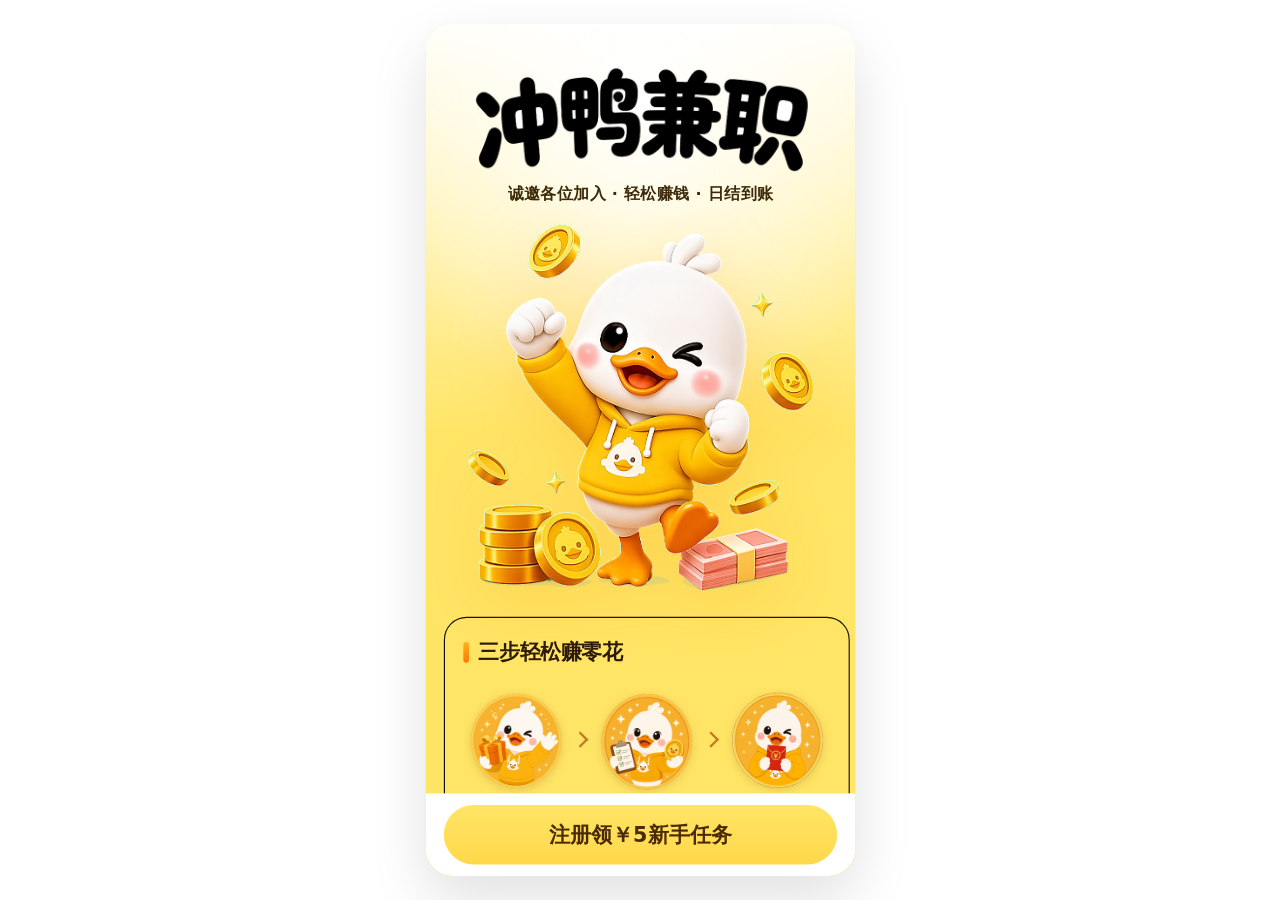
==== index.html @ 9e56a12c "Add files via upload" ====
<!DOCTYPE html>
<html lang="zh-CN">
<head>
  <meta charset="UTF-8" />
  <meta name="viewport" content="width=device-width, initial-scale=1, minimum-scale=1, maximum-scale=1, user-scalable=no, viewport-fit=cover" />
  <meta name="format-detection" content="telephone=no" />
  <title>冲鸭兼职</title>
  <style>
:root {
  --bg: #ffffff;
  --text: #111111;
  --muted: #9a9a9a;
  --line: #f0f0f0;
  --yellow: #ffd400;
  --yellow-soft: #fff4c2;
  --yellow-tag: #fff3b0;
  --orange: #ff7a00;
  --orange-deep: #ff6a00;
  --meta-bg: #f5f5f5;
  --black: #171717;
  --safe-bottom: env(safe-area-inset-bottom, 0px);
  --h5-design-width: 375;
  --h5-scale: 1;
}

* {
  box-sizing: border-box;
  margin: 0;
  padding: 0;
  -webkit-tap-highlight-color: transparent;
}

html,
body {
  min-height: 100%;
  background: #e8e8e8;
  color: var(--text);
  font-family: "PingFang SC", "Hiragino Sans GB", "Microsoft YaHei",
    "Noto Sans SC", system-ui, -apple-system, sans-serif;
  -webkit-text-size-adjust: 100%;
  text-size-adjust: 100%;
}

body {
  display: flex;
  justify-content: center;
  align-items: flex-start;
  padding: 0;
}

.phone {
  width: 100%;
  max-width: 430px;
  min-height: 100dvh;
  background: var(--bg);
  position: relative;
  box-shadow: 0 0 0 1px rgba(0, 0, 0, 0.04);
}

html:has(.home-body) {
  background: #ffffff;
}

.home-body {
  min-height: 100dvh;
  height: 100dvh;
  overflow: hidden;
  background: #ffffff;
}

.h5-stage {
  width: 100%;
  height: 100dvh;
  overflow: hidden;
  display: flex;
  justify-content: center;
  align-items: flex-start;
}

.list-phone {
  display: flex;
  flex-direction: column;
  background-color: #ffe566;
  background-image:
    radial-gradient(120% 70% at 50% 8%, #ffffff 0%, rgba(255, 255, 255, 0) 56%),
    linear-gradient(180deg, #fffef8 0%, #fff4b8 22%, #ffe566 48%, #ffe566 100%);
  height: 100dvh;
  min-height: 100dvh;
  overflow: hidden;
}

.home-body .h5-stage > .phone.list-phone {
  width: 375px;
  max-width: none;
  flex-shrink: 0;
  height: calc(100dvh / var(--h5-scale, 1));
  min-height: 0;
  transform: scale(var(--h5-scale, 1));
  transform-origin: top center;
}

.phone-scroll {
  flex: 1;
  min-height: 0;
  overflow-x: hidden;
  overflow-y: auto;
  scrollbar-width: none;
  -ms-overflow-style: none;
}

.phone-scroll::-webkit-scrollbar {
  display: none;
  width: 0;
  height: 0;
}

.home-hero {
  padding: 36px 16px 8px;
  text-align: center;
}

.home-title {
  line-height: 0;
}

.home-title img {
  display: block;
  width: min(86%, 300px);
  height: auto;
  margin: 0 auto;
  image-rendering: auto;
}

.home-sub {
  margin-top: 10px;
  margin-bottom: 6px;
  color: #3d2a0a;
  font-size: 14px;
  font-weight: 650;
  letter-spacing: 0.02em;
}

.home-mascot {
  display: block;
  width: min(94%, 400px);
  height: auto;
  margin: 0 auto;
  filter: drop-shadow(0 16px 28px rgba(255, 153, 0, 0.22));
  user-select: none;
  pointer-events: none;
}

.home-blocks {
  display: grid;
  gap: 12px;
  padding: 4px 16px 8px;
}

.home-site-foot {
  padding: 36px 24px 40px;
  text-align: center;
  background: linear-gradient(
    180deg,
    #ffe566 0%,
    #fff6c8 42%,
    #ffffff 100%
  );
}

.home-site-title {
  color: #5c3a16;
  font-size: 18px;
  font-weight: 800;
}

.home-site-lead {
  margin-top: 10px;
  color: #b08963;
  font-size: 13px;
  line-height: 1.6;
}

.home-site-links {
  display: flex;
  flex-wrap: wrap;
  align-items: center;
  justify-content: center;
  gap: 8px 0;
  margin: 18px 0 16px;
}

.home-site-links a {
  color: #e08a2a;
  font-size: 15px;
  font-weight: 760;
  text-decoration: none;
}

.home-site-links a + a::before {
  content: "|";
  margin: 0 10px;
  color: #e08a2a;
  font-weight: 500;
}

.home-site-copy,
.home-site-meta {
  color: #c4b09a;
  font-size: 13px;
  line-height: 1.7;
}

.home-site-copy {
  margin-bottom: 2px;
}

.home-card {
  background: #fff;
  border-radius: 20px;
  padding: 18px 16px 16px;
  box-shadow: 0 8px 24px rgba(255, 160, 60, 0.08);
}

.home-card-steps {
  background: none;
  box-shadow: none;
  border: 1px solid #111111;
}

.home-card-title {
  display: flex;
  align-items: center;
  gap: 8px;
  margin-bottom: 18px;
  color: #2b1a08;
  font-size: 18px;
  font-weight: 800;
}

.home-card-bar {
  width: 5px;
  height: 18px;
  border-radius: 999px;
  background: linear-gradient(180deg, #ffb020, #ff7a00);
}

.home-steps {
  list-style: none;
  display: grid;
  grid-template-columns: 1fr 18px 1fr 18px 1fr;
  align-items: start;
  gap: 0 2px;
}

.home-steps li {
  display: grid;
  grid-template-rows: 92px 36px auto;
  justify-items: center;
  align-items: start;
  text-align: center;
  width: 100%;
}

.home-step-icon {
  width: 92px;
  height: 92px;
  margin: 0;
  display: block;
  object-fit: contain;
  object-position: center center;
  background: none;
  border: 0;
  filter: drop-shadow(0 2px 4px rgba(120, 70, 0, 0.18));
}

.home-steps strong {
  color: #2b1a08;
  font-size: 13px;
  font-weight: 780;
  line-height: 1.35;
  display: flex;
  align-items: flex-end;
  justify-content: center;
  width: 100%;
  min-height: 36px;
}

.home-steps li > span:not(.home-step-icon) {
  margin-top: 4px;
  color: #b08963;
  font-size: 11px;
  line-height: 1.4;
}

.home-steps li.home-step-arrow {
  display: flex;
  align-items: center;
  justify-content: center;
  grid-template-rows: none;
  width: 18px;
  height: 92px;
  padding: 0;
}

.home-steps li.home-step-arrow::before {
  content: "";
  width: 8px;
  height: 8px;
  border-right: 2px solid #c47a22;
  border-top: 2px solid #c47a22;
  transform: rotate(45deg);
  margin-left: -2px;
}

.home-checkin {
  position: relative;
  min-height: 168px;
  padding: 0;
  overflow: hidden;
  background: none;
  box-shadow: none;
  border: 1px solid #111111;
}

.home-checkin-copy {
  position: absolute;
  left: 16px;
  top: 14px;
  transform: none;
  z-index: 1;
  display: flex;
  align-items: stretch;
  gap: 8px;
  margin: 0;
}

.home-checkin-bar {
  width: 6px;
  border-radius: 3px;
  background: #e87a00;
  flex-shrink: 0;
}

.home-checkin-lines {
  display: flex;
  flex-direction: column;
  justify-content: center;
  color: #3a1c08;
  font-size: 24px;
  font-weight: 800;
  line-height: 1.18;
  letter-spacing: 0.04em;
}

.home-checkin-lead {
  font-size: 13px;
  font-weight: 700;
  line-height: 1.3;
  letter-spacing: 0.02em;
  margin-bottom: 2px;
}

.home-checkin-lines em {
  font-style: normal;
  color: #e87a00;
  font-weight: 800;
}

.home-checkin-sub {
  margin-top: 4px;
  color: #a07040;
  font-size: 13px;
  font-weight: 400;
  line-height: 1.3;
  letter-spacing: 0;
}

.home-checkin-art {
  position: absolute;
  right: 0;
  top: 0;
  height: 100%;
  width: auto;
  display: block;
  object-fit: contain;
  object-position: right center;
  pointer-events: none;
  user-select: none;
}

.home-card-withdraw,
.home-card-pool,
.home-card-wheel {
  position: relative;
  min-height: 168px;
  padding: 0;
  overflow: hidden;
  background: none;
  box-shadow: none;
  border: 1px solid #111111;
}

.home-card-wheel {
  min-height: 176px;
}

.home-wheel-copy {
  position: absolute;
  left: 16px;
  top: 50%;
  transform: translateY(-50%);
  z-index: 1;
  display: flex;
  flex-direction: column;
  align-items: flex-start;
  text-align: left;
  max-width: 52%;
}

.home-wheel-title {
  margin: 0;
  color: #3a1c08;
  font-size: 20px;
  font-weight: 800;
  line-height: 1.2;
  letter-spacing: 0.02em;
}

.home-wheel-desc {
  margin: 4px 0 0;
  color: #a07040;
  font-size: 12px;
  font-weight: 400;
  line-height: 1.4;
}

.home-wheel-prize {
  display: flex;
  align-items: center;
  gap: 8px;
  margin-top: 8px;
}

.home-wheel-tag {
  display: inline-flex;
  align-items: center;
  justify-content: center;
  height: 24px;
  padding: 0 10px;
  border-radius: 7px;
  background: #3a1c08;
  color: #ffffff;
  font-size: 13px;
  font-weight: 700;
  line-height: 1;
  flex-shrink: 0;
}

.home-wheel-amount {
  margin: 0;
  color: #ff7a00;
  font-size: 40px;
  font-weight: 800;
  line-height: 1.05;
  letter-spacing: -0.03em;
}

.home-wheel-amount em {
  font-style: normal;
  font-size: 0.72em;
  margin-right: 1px;
}

.home-wheel-actions {
  display: flex;
  align-items: center;
  gap: 8px;
  margin-top: 10px;
}

.home-wheel-btn-line {
  display: inline-flex;
  align-items: center;
  justify-content: center;
  height: 30px;
  padding: 0 16px;
  border-radius: 999px;
  border: 1.5px solid #3a1c08;
  color: #3a1c08;
  font-size: 13px;
  font-weight: 700;
  line-height: 1;
  white-space: nowrap;
}

.home-wheel-art {
  position: absolute;
  right: 0;
  bottom: 0;
  height: 92%;
  width: auto;
  display: block;
  object-fit: contain;
  object-position: right bottom;
  pointer-events: none;
  user-select: none;
}

.home-card-pool {
  min-height: 176px;
}

.home-pool-copy {
  position: absolute;
  left: 16px;
  top: 50%;
  transform: translateY(-50%);
  z-index: 1;
  display: flex;
  flex-direction: column;
  align-items: flex-start;
  text-align: left;
  max-width: 58%;
}

.home-pool-title {
  margin: 0;
  color: #3a1c08;
  font-size: 18px;
  font-weight: 800;
  line-height: 1.25;
  letter-spacing: 0.02em;
}

.home-pool-amount {
  margin: 4px 0 0;
  color: #ff7a00;
  font-size: 42px;
  font-weight: 800;
  line-height: 1.05;
  letter-spacing: -0.03em;
}

.home-pool-amount em {
  font-style: normal;
  font-size: 0.72em;
  margin-right: 1px;
}

.home-pool-desc {
  margin: 6px 0 0;
  color: #3a1c08;
  font-size: 12px;
  font-weight: 500;
  line-height: 1.45;
  white-space: nowrap;
}

.home-pool-pills {
  display: flex;
  align-items: center;
  gap: 8px;
  margin-top: 10px;
}

.home-pool-pills span {
  display: inline-flex;
  align-items: center;
  justify-content: center;
  height: 26px;
  padding: 0 12px;
  border-radius: 999px;
  font-size: 12px;
  font-weight: 700;
  line-height: 1;
  white-space: nowrap;
}

.home-pool-pill-hot {
  background: #ff7a00;
  color: #ffffff;
}

.home-pool-pill-soft {
  background: #f3e4c8;
  color: #3a1c08;
}

.home-pool-art {
  position: absolute;
  right: 0;
  bottom: 0;
  height: 92%;
  width: auto;
  display: block;
  object-fit: contain;
  object-position: right bottom;
  pointer-events: none;
  user-select: none;
}

.home-withdraw-art {
  position: absolute;
  left: 0;
  bottom: 0;
  height: 100%;
  width: auto;
  display: block;
  object-fit: contain;
  object-position: left bottom;
  pointer-events: none;
  user-select: none;
}

.home-withdraw-copy {
  position: absolute;
  right: 14px;
  top: 50%;
  transform: translateY(-50%);
  z-index: 1;
  display: flex;
  flex-direction: column;
  align-items: flex-start;
  text-align: left;
  width: max-content;
  max-width: 68%;
}

.home-withdraw-title {
  margin: 0;
  color: #3a1c08;
  font-size: 20px;
  font-weight: 800;
  line-height: 1.25;
  letter-spacing: 0.02em;
  text-align: left;
}

.home-withdraw-desc {
  margin: 8px 0 0;
  color: #a07040;
  font-size: 13px;
  font-weight: 400;
  line-height: 1.4;
}

.home-withdraw-pills {
  display: flex;
  align-items: center;
  gap: 8px;
  margin-top: 12px;
}

.home-withdraw-pills span {
  display: inline-flex;
  align-items: center;
  justify-content: center;
  height: 30px;
  padding: 0 14px;
  border: 1.5px solid #3a1c08;
  border-radius: 999px;
  color: #3a1c08;
  font-size: 13px;
  font-weight: 700;
  line-height: 1;
  white-space: nowrap;
}

.home-fixed-bar {
  flex-shrink: 0;
  position: relative;
  z-index: 30;
  width: 100%;
  padding: 10px 16px calc(10px + var(--safe-bottom));
  background: #ffffff;
  box-shadow: none;
}

.home-fixed-cta {
  display: flex;
  align-items: center;
  justify-content: center;
  width: 100%;
  height: 52px;
  border: 0;
  outline: none;
  border-radius: 999px;
  overflow: hidden;
  background: linear-gradient(180deg, #ffe566 0%, #ffd84a 100%);
  color: #4a2a00;
  text-decoration: none;
  font-size: 18px;
  font-weight: 820;
  letter-spacing: 0.02em;
  box-shadow: none;
  filter: none;
}

.home-fixed-cta:active {
  transform: scale(0.985);
  filter: brightness(0.98);
}

@media (min-width: 480px) {
  body {
    padding: 24px 0;
    background: linear-gradient(180deg, #f3f3f3, #dedede);
  }

  body.home-body {
    height: 100dvh;
    overflow: hidden;
    padding: 0;
    background: #ffffff;
  }

  .h5-stage {
    padding: 24px 0;
    box-sizing: border-box;
  }

  .phone {
    min-height: 820px;
    border-radius: 24px;
    overflow: hidden;
    box-shadow: 0 20px 50px rgba(0, 0, 0, 0.12);
  }

  .home-body .h5-stage > .phone.list-phone {
    width: 375px;
    max-width: none;
    min-height: 0;
    height: calc((100dvh - 48px) / var(--h5-scale, 1));
    max-height: none;
    overflow: hidden;
    background-color: #ffe566;
    border-radius: 24px;
    box-shadow: 0 20px 50px rgba(0, 0, 0, 0.12);
    transform: scale(var(--h5-scale, 1));
    transform-origin: top center;
  }

  .home-fixed-bar {
    border-radius: 0 0 24px 24px;
  }
}

.agree-nav {
  flex-shrink: 0;
  display: flex;
  align-items: center;
  gap: 4px;
  padding: 10px 10px 8px;
  background: linear-gradient(180deg, rgba(255, 254, 248, 0.96) 0%, rgba(255, 244, 184, 0.92) 100%);
}

.agree-back {
  flex-shrink: 0;
  display: flex;
  align-items: center;
  justify-content: center;
  width: 36px;
  height: 36px;
  color: #2a1a08;
  text-decoration: none;
  font-size: 30px;
  line-height: 1;
  font-weight: 400;
}

.agree-nav-title {
  flex: 1;
  margin: 0 36px 0 0;
  text-align: center;
  font-size: 17px;
  font-weight: 800;
  color: #1a1208;
  letter-spacing: 0.04em;
}

.agree-sheet {
  margin: 0 12px 24px;
  padding: 18px 14px 32px;
  background: #ffffff;
  border-radius: 16px;
  box-shadow: 0 8px 22px rgba(40, 20, 0, 0.08);
}

.agree-doc-title {
  margin: 0 0 16px;
  font-size: 18px;
  font-weight: 800;
  line-height: 1.45;
  text-align: center;
  color: #1a1208;
}

.agree-sheet h2 {
  margin: 18px 0 8px;
  font-size: 15px;
  font-weight: 800;
  color: #1a1208;
}

.agree-sheet h2:first-of-type {
  margin-top: 0;
}

.agree-sheet p {
  margin: 0 0 10px;
  font-size: 13px;
  line-height: 1.8;
  color: #3a2e22;
  text-align: justify;
}

.agree-sheet ol {
  margin: 0 0 10px;
  padding-left: 1.35em;
  font-size: 13px;
  line-height: 1.8;
  color: #3a2e22;
}

.agree-sheet li {
  margin-bottom: 6px;
}

.agree-sheet strong {
  font-weight: 800;
}

.agree-meta {
  margin: 0 0 4px;
  font-size: 13px;
  line-height: 1.6;
  color: #6a5a48;
  text-align: center;
}

.agree-meta + .agree-meta {
  margin-bottom: 14px;
}

.agree-sheet h3 {
  margin: 12px 0 8px;
  font-size: 14px;
  font-weight: 800;
  color: #1a1208;
}

.contact-list {
  list-style: none;
  margin: 0;
  padding: 0;
}

.contact-list li {
  margin: 0 0 16px;
  padding: 0;
  background: none;
  border-radius: 0;
}

.contact-list li:last-child {
  margin-bottom: 0;
}

.contact-list span {
  display: block;
  margin-bottom: 6px;
  font-size: 12px;
  font-weight: 700;
  color: #8a7460;
}

.contact-list a,
.contact-list p {
  display: block;
  margin: 0;
  font-size: 15px;
  line-height: 1.55;
  color: #1a1208;
  text-align: left;
  text-decoration: none;
  word-break: keep-all;
  overflow-wrap: break-word;
}

.contact-list a {
  color: #c45a00;
}

.contact-nowrap {
  white-space: nowrap;
}

.h5-stage[hidden] {
  display: none !important;
}
  </style>
</head>
<body class="home-body">
  <div class="h5-stage" id="view-home">
  <div class="phone list-phone">
    <div class="phone-scroll">
    <header class="home-hero">
      <h1 class="home-title">
        <img src="[data-uri]" alt="冲鸭兼职" width="2929" height="928" />
      </h1>
      <p class="home-sub">诚邀各位加入 · 轻松赚钱 · 日结到账</p>
      <img
        class="home-mascot"
        src="[data-uri]"
        alt="冲鸭兼职吉祥物"
        width="1458"
        height="1546"
      />
    </header>

    <main class="home-blocks">
      <section class="home-card home-card-steps">
        <h2 class="home-card-title">
          <i class="home-card-bar" aria-hidden="true"></i>
          三步轻松赚零花
        </h2>
        <ol class="home-steps">
          <li>
            <img class="home-step-icon" src="[data-uri]" width="1024" height="1024" alt="" />
            <strong>注册领新手任务</strong>
            <span>手机号30秒注册</span>
          </li>
          <li class="home-step-arrow" aria-hidden="true"></li>
          <li>
            <img class="home-step-icon" src="[data-uri]" width="1024" height="1024" alt="" />
            <strong>做任务赚赏金</strong>
            <span>悬赏简单随时做</span>
          </li>
          <li class="home-step-arrow" aria-hidden="true"></li>
          <li>
            <img class="home-step-icon" src="[data-uri]" width="1024" height="1024" alt="" />
            <strong>满2元可提现</strong>
            <span>微信/支付宝到账</span>
          </li>
        </ol>
      </section>

      <section class="home-card home-checkin" aria-label="连续签到领红包，签到7天领取28元">
        <h2 class="home-checkin-copy">
          <i class="home-checkin-bar" aria-hidden="true"></i>
          <span class="home-checkin-lines">
            <span class="home-checkin-lead">连续签到领红包</span>
            <span>签到7天</span>
            <span>领取<em>28元</em></span>
            <span class="home-checkin-sub">连签满7天 红包直接到账</span>
          </span>
        </h2>
        <img
          class="home-checkin-art"
          src="[data-uri]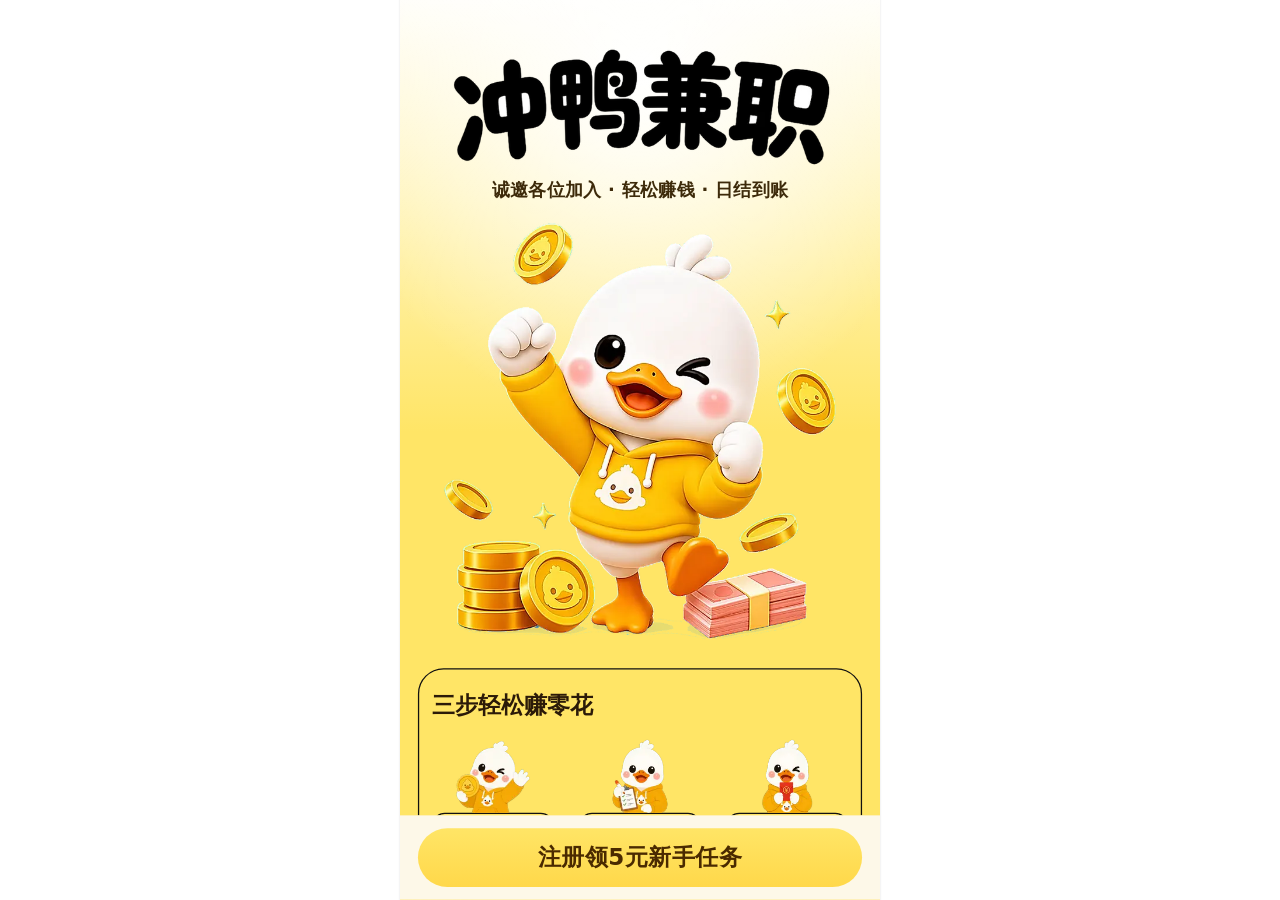
